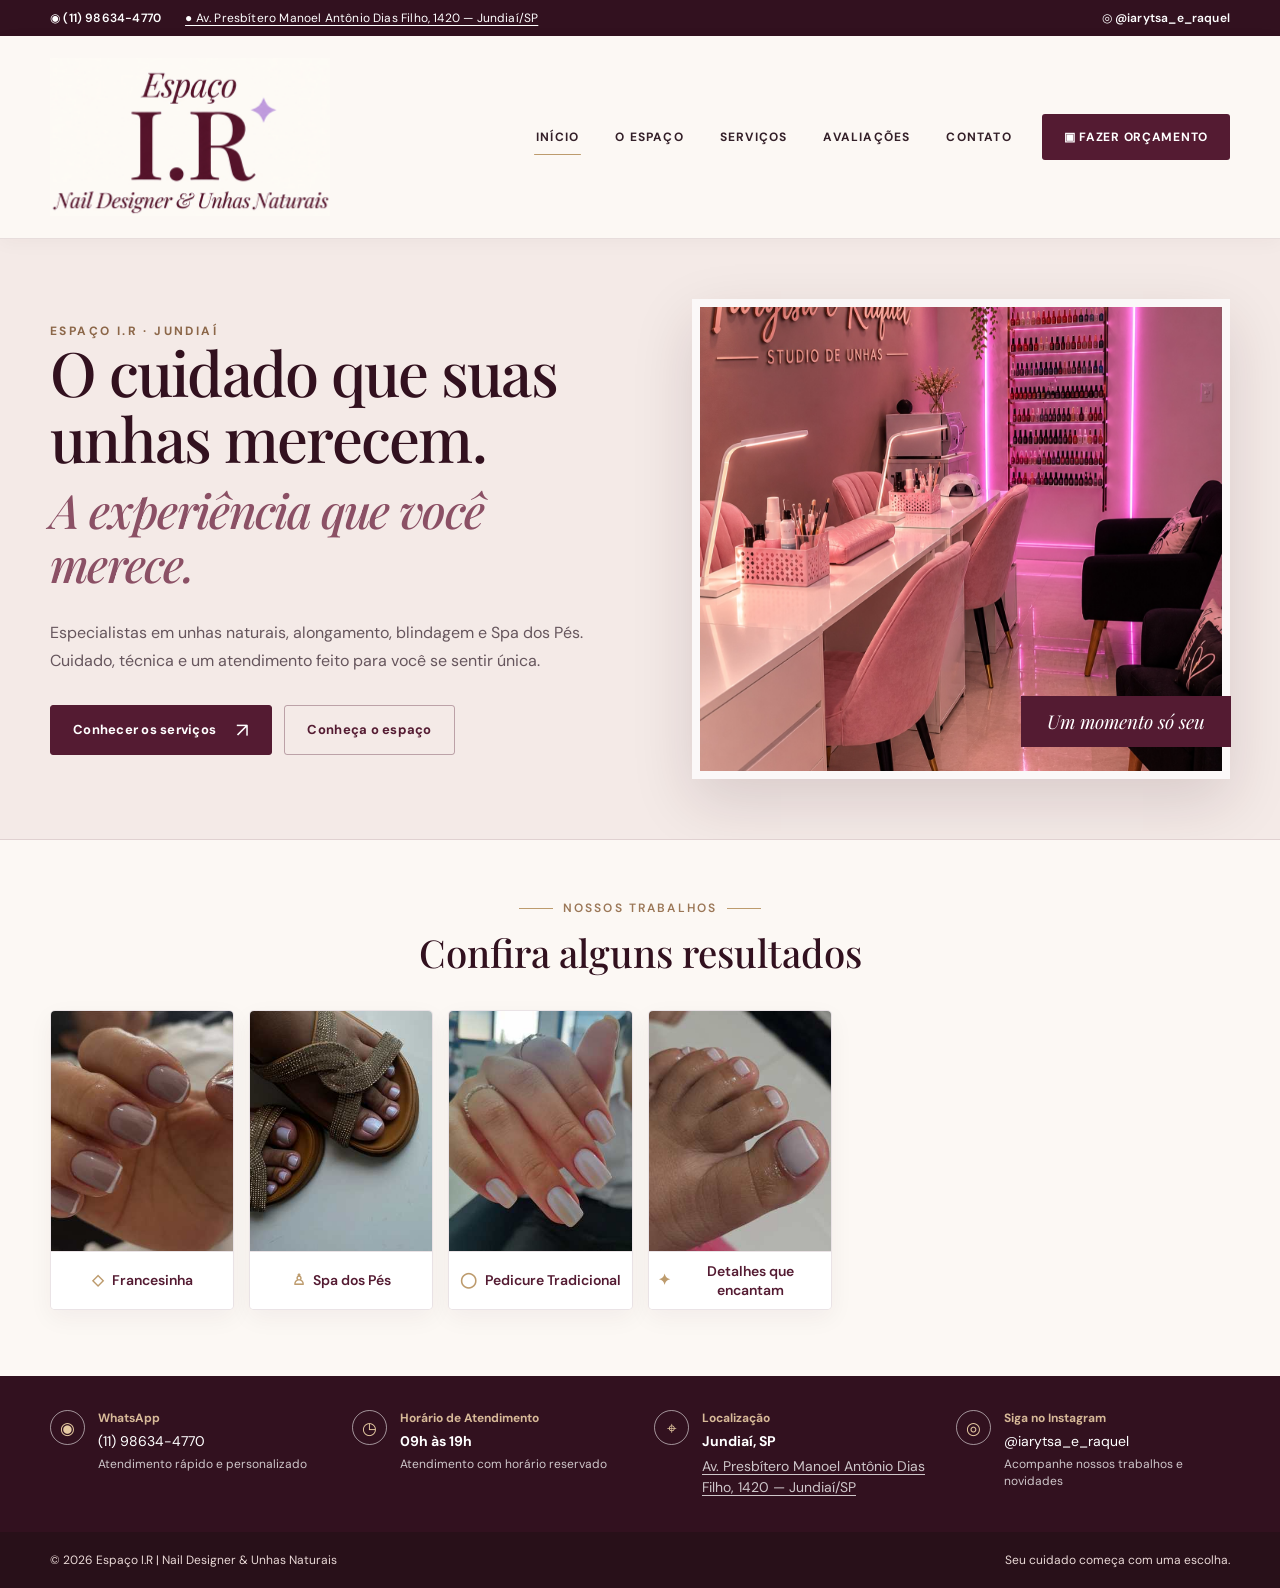
==== index.html @ 12268050 "Adiciona avaliações por estrelas após atendimento, convite individual e acompanhamento no ADM" ====
<!doctype html>
<html lang="pt-BR">
<head>
  <meta charset="utf-8">
  <meta name="viewport" content="width=device-width,initial-scale=1">
  <meta name="theme-color" content="#641337">
  <meta name="description" content="Espaço I.R | Nail Designer & Unhas Naturais em Jundiaí. Trabalhos, serviços, localização e orçamento.">
  <title>Espaço I.R | Nail Designer & Unhas Naturais</title>
  <link rel="preconnect" href="https://fonts.googleapis.com">
  <link rel="preconnect" href="https://fonts.gstatic.com" crossorigin>
  <link href="https://fonts.googleapis.com/css2?family=DM+Sans:wght@400;500;600;700&family=Playfair+Display:ital,wght@0,500;0,600;1,500&display=swap" rel="stylesheet">
  <link rel="stylesheet" href="site.css">
  <style>
    :root{--wine:#641337;--wine-deep:#3e0b23;--lilac:#b99ad5;--lilac-soft:#f2eafa;--ink:#301824;--muted:#715f68;--cream:#fffdfd}
    *{box-sizing:border-box}html{scroll-behavior:smooth}body{margin:0;background:#fffdfd;color:var(--ink);font-family:"DM Sans",sans-serif}.shell{width:min(1180px,92%);margin:auto}
    .topbar{background:linear-gradient(90deg,#5b1032,#781c43);color:#fff;font-size:12px}.topbar__inner{min-height:42px;display:flex;align-items:center;justify-content:space-between;gap:18px}.topbar__group{display:flex;align-items:center;gap:24px;flex-wrap:wrap}.topbar a{color:#fff;text-decoration:none}.topbar span{opacity:.94}.topbar b{font-weight:600}
    .site-header{position:sticky;top:0;z-index:40;background:rgba(255,255,255,.96);backdrop-filter:blur(18px);border-bottom:1px solid rgba(100,19,55,.07)}.site-header__inner{min-height:112px;display:flex;align-items:center;gap:28px}.brand{display:flex;align-items:center;text-decoration:none;color:var(--wine);min-width:250px}.brand-logo{line-height:.9}.brand-logo__script{display:block;font-family:"Playfair Display",serif;font-style:italic;font-size:28px}.brand-logo__main{display:block;margin-left:76px;margin-top:-19px;font-family:"Playfair Display",serif;font-size:54px;letter-spacing:.02em}.brand-logo__sub{display:block;margin-top:8px;color:#b390a4;font-family:"Playfair Display",serif;font-style:italic;font-size:16px}.brand-logo__spark{display:inline-block;margin-left:6px;color:var(--lilac);font-size:20px}
    .main-nav{display:flex;align-items:center;justify-content:center;gap:30px;margin-left:auto}.main-nav button{position:relative;border:0;background:none;color:#3d1a2a;cursor:pointer;padding:13px 2px;font:700 12px/1 "DM Sans",sans-serif;text-transform:uppercase}.main-nav button::after{position:absolute;right:0;bottom:4px;left:0;height:2px;border-radius:10px;background:var(--wine);content:"";transform:scaleX(0);transition:.18s}.main-nav button:hover::after,.main-nav button[aria-selected="true"]::after{transform:scaleX(1)}.budget-top{display:inline-flex;min-height:48px;align-items:center;gap:9px;border:0;border-radius:999px;padding:0 22px;background:linear-gradient(135deg,#b698cf,#c4a6da);color:#fff;box-shadow:0 9px 24px rgba(96,55,121,.2);cursor:pointer;font:700 12px/1 "DM Sans",sans-serif;text-transform:uppercase}
    .page-panel{display:none}.page-panel.is-active{display:block;animation:fadeIn .22s ease}@keyframes fadeIn{from{opacity:.45;transform:translateY(4px)}to{opacity:1;transform:none}}
    .hero-model{position:relative;overflow:hidden;background:radial-gradient(circle at 18% 42%,rgba(190,158,214,.18),transparent 24%),radial-gradient(circle at 82% 28%,rgba(255,255,255,.88),transparent 23%),linear-gradient(135deg,#f2eafb,#fbf7ff 48%,#eee1f8);border-bottom:1px solid rgba(100,19,55,.04)}.hero-model::before,.hero-model::after{position:absolute;border:1px solid rgba(151,112,176,.14);border-radius:50%;content:""}.hero-model::before{width:280px;height:280px;left:-110px;top:-80px}.hero-model::after{width:360px;height:360px;right:-120px;bottom:-160px}.hero-model__inner{position:relative;z-index:1;padding:48px 0 54px;text-align:center}.hero-model h1{margin:0;color:#4e1831;font-family:"Playfair Display",serif;font-size:clamp(38px,5vw,64px);font-weight:500;line-height:.98}.hero-model h1 em{display:block;margin-top:4px;color:#5f1237;font-size:.92em;font-weight:500}.hero-model__spark{display:inline-block;margin-left:10px;color:#a982c7;font-size:.8em}.hero-model p{max-width:760px;margin:24px auto 0;color:#3e2b35;font-size:15px;line-height:1.55}
    .works{padding:16px 0 14px;background:#fff}.works-title{text-align:center;margin-bottom:20px}.works-title small{display:flex;align-items:center;justify-content:center;gap:10px;color:#6c2947;font-weight:600;text-transform:uppercase}.works-title small::before,.works-title small::after{width:34px;height:1px;background:#b38ca1;content:""}.works-title h2{margin:5px 0 0;color:#4c1730;font-family:"Playfair Display",serif;font-size:34px;font-weight:500}
    .work-grid{display:grid;grid-template-columns:repeat(6,minmax(0,1fr));gap:8px}.work-card{overflow:hidden;border:1px solid rgba(100,19,55,.08);border-radius:18px;background:#f7f0f6;box-shadow:0 7px 22px rgba(63,21,42,.07)}.work-card__media{height:278px;overflow:hidden;background:#eee}.work-card img{width:100%;height:100%;display:block;object-fit:cover;object-position:center;transition:transform .35s ease,filter .35s ease}.work-card:hover img{transform:scale(1.035)}.work-card__caption{min-height:54px;display:flex;align-items:center;justify-content:center;gap:8px;padding:10px 9px;background:linear-gradient(135deg,#5b1132,#751941);color:#fff;text-align:center;font-family:"Playfair Display",serif;font-size:13px}.work-card__caption span{font-size:15px}
    .contact-band{margin-top:18px;background:linear-gradient(90deg,#5c1032,#74163e);color:#fff}.contact-band__grid{display:grid;grid-template-columns:repeat(4,1fr);gap:26px;padding:28px 0}.contact-item{display:flex;gap:13px;align-items:flex-start}.contact-icon{display:grid;width:35px;height:35px;place-items:center;flex:0 0 auto;border:2px solid rgba(255,255,255,.9);border-radius:50%;font-size:17px}.contact-item small{display:block;margin-bottom:5px;font-size:12px;font-weight:700}.contact-item strong,.contact-item a{display:block;color:#fff;text-decoration:none;font-size:13px;line-height:1.5}.contact-item p{margin:4px 0 0;color:rgba(255,255,255,.76);font-size:11px;line-height:1.45}
    .mini-footer{background:linear-gradient(90deg,#c4a4d6,#d3bce2);color:#fff}.mini-footer__inner{min-height:48px;display:flex;align-items:center;justify-content:space-between;gap:20px;font-size:11px}
    .panel-shell{padding:48px 0 90px}.panel-heading{text-align:center;margin-bottom:30px}.panel-heading .section-kicker{color:#8b5ca8;text-transform:uppercase;font-weight:700}.panel-heading h1{margin:6px 0 10px;color:var(--wine);font-family:"Playfair Display",serif;font-size:clamp(34px,5vw,50px);font-weight:500}.panel-heading p{max-width:700px;margin:0 auto;color:var(--muted);line-height:1.7}.space-grid{display:grid;grid-template-columns:repeat(3,1fr);gap:16px}.space-card{border:1px solid rgba(100,19,55,.09);border-radius:24px;padding:25px;background:#fff;box-shadow:0 12px 35px rgba(71,24,48,.05)}.space-card span{display:grid;width:42px;height:42px;place-items:center;margin-bottom:14px;border-radius:50%;background:var(--lilac-soft);color:var(--wine);font-weight:800}.space-card strong{display:block;margin-bottom:8px;color:var(--wine)}.space-card p{margin:0;color:var(--muted);font-size:12px;line-height:1.6}
    .space-gallery{max-width:850px;margin:0 auto 26px}.space-photo{margin:0;overflow:hidden;border:1px solid rgba(100,19,55,.09);border-radius:24px;background:#fff;box-shadow:0 12px 35px rgba(71,24,48,.07)}.space-photo img{display:block;width:100%;height:430px;object-fit:cover;object-position:center 34%}.space-photo figcaption{padding:15px 19px;color:var(--wine);font-size:14px;font-weight:700}
    .services-section{border:1px solid rgba(100,19,55,.08);border-radius:28px;padding:30px;background:#fff;box-shadow:0 18px 50px rgba(72,22,46,.05)}.category-filter{display:flex;gap:8px;overflow:auto;padding-bottom:9px;margin-bottom:14px}.services-status{margin:8px 0 15px;font-weight:600}.estimate-note{margin-top:20px}.contact-grid{display:grid;grid-template-columns:1.35fr .8fr .8fr;gap:16px}.contact-cta{margin-top:20px;border-radius:25px;padding:26px;background:linear-gradient(135deg,var(--wine),#7b2147);color:#fff}.contact-cta h3{margin:0 0 8px;font-family:"Playfair Display",serif;font-size:26px}.contact-cta p{color:rgba(255,255,255,.8)}.contact-cta a{display:inline-flex;min-height:44px;align-items:center;border-radius:999px;padding:0 17px;background:#fff;color:var(--wine);font-size:12px;font-weight:800;text-decoration:none}.quote-bar{display:none}body[data-current-page="servicos"] .quote-bar{display:block}
    @media(max-width:1050px){.main-nav{gap:16px}.work-grid{grid-template-columns:repeat(3,1fr)}.work-card__media{height:300px}.contact-band__grid{grid-template-columns:1fr 1fr}.brand{min-width:220px}}
    @media(max-width:780px){.topbar__inner{padding:8px 0;align-items:flex-start}.topbar__group{gap:9px}.site-header__inner{min-height:auto;flex-wrap:wrap;padding:14px 0}.brand{min-width:0}.brand-logo__script{font-size:23px}.brand-logo__main{font-size:44px;margin-left:61px}.brand-logo__sub{font-size:13px}.main-nav{order:3;width:100%;justify-content:flex-start;overflow-x:auto;gap:18px}.main-nav button{flex:0 0 auto}.budget-top{margin-left:auto}.work-grid{grid-template-columns:repeat(2,1fr)}.work-card__media{height:260px}.contact-band__grid,.contact-grid,.space-grid{grid-template-columns:1fr}.mini-footer__inner{padding:13px 0;display:block;text-align:center}.mini-footer__inner span{display:block;margin:4px 0}}
    @media(max-width:780px){.space-photo img{height:340px}}
    @media(max-width:480px){.topbar{font-size:10px}.topbar__group:last-child{display:none}.site-header__inner{gap:10px}.brand-logo__script{font-size:20px}.brand-logo__main{font-size:38px;margin-left:54px}.brand-logo__sub{font-size:11px}.budget-top{min-height:42px;padding:0 14px;font-size:10px}.hero-model__inner{padding:36px 0 40px}.hero-model p{font-size:13px}.works-title h2{font-size:28px}.work-grid{grid-template-columns:1fr 1fr;gap:7px}.work-card{border-radius:14px}.work-card__media{height:205px}.work-card__caption{min-height:48px;font-size:11px;padding:8px 6px}.contact-band__grid{padding:22px 0;gap:18px}.panel-shell{padding-top:32px}.services-section{padding:22px 15px}}
    a[data-map-address]{color:inherit;text-decoration:underline;text-underline-offset:3px}a[data-map-address]:focus-visible{outline:2px solid currentColor;outline-offset:4px}
  </style>
  <link rel="stylesheet" href="logo-v2.css?v=1">
  <link rel="stylesheet" href="premium.css">
  <link rel="stylesheet" href="reviews.css?v=1">
</head>
<body data-current-page="inicio">
  <div class="topbar"><div class="shell topbar__inner"><div class="topbar__group"><a href="https://wa.me/5511986344770" target="_blank" rel="noopener">◉ <b>(11) 98634-4770</b></a><a data-map-address data-map-prefix="● " href="https://www.google.com/maps/search/?api=1&amp;query=Av.%20Presb%C3%ADtero%20Manoel%20Ant%C3%B4nio%20Dias%20Filho%2C%20N%C2%B0%201420%20-%20Parque%20Res.%20Jundia%C3%AD%2C%20Jundia%C3%AD%20-%20SP%2C%2013212-461" target="_blank" rel="noopener noreferrer" title="Abrir endereço no Google Maps">● Av. Presbítero Manoel Antônio Dias Filho, 1420 — Jundiaí/SP</a></div><div class="topbar__group"><a id="topInstagram" href="https://www.instagram.com/iarytsa_e_raquel" target="_blank" rel="noopener">◎ <b>@iarytsa_e_raquel</b></a></div></div></div>
  <header class="site-header"><div class="shell site-header__inner">
    <a class="brand" href="#inicio" data-page-link="inicio" aria-label="Espaço I.R"><span class="brand-logo brand-logo--image"><img class="brand-logo__image" src="assets/brand/espaco-ir-logo-v2.png" width="1688" height="932" alt="Espaço I.R — Nail Designer &amp; Unhas Naturais" fetchpriority="high" decoding="async"><strong id="brandName" hidden>Espaço I.R</strong><strong id="footerName" hidden>Espaço I.R</strong></span></a>
    <nav class="main-nav" role="tablist" aria-label="Menu principal"><button type="button" data-page="inicio" aria-selected="true">Início</button><button type="button" data-page="espaco" aria-selected="false">O Espaço</button><button type="button" data-page="servicos" aria-selected="false">Serviços</button><button type="button" data-page="avaliacoes" aria-selected="false">Avaliações</button><button type="button" data-page="contato" aria-selected="false">Contato</button></nav>
    <button class="budget-top" type="button" data-open-page="servicos">▣ Fazer orçamento</button>
    <a id="instagramLink" href="https://www.instagram.com/iarytsa_e_raquel" target="_blank" rel="noopener" hidden><span id="instagram">@iarytsa_e_raquel</span></a>
  </div></header>
  <main>
    <section class="page-panel is-active" data-panel="inicio" id="page-inicio">
      <section class="hero-model"><div class="shell hero-model__inner"><div class="hero-model__copy"><span class="hero-model__eyebrow">Espaço I.R · Jundiaí</span><h1>O cuidado que suas unhas merecem. <em>A experiência que você merece.</em></h1><p id="tagline">Especialistas em unhas naturais, alongamento, blindagem e Spa dos Pés.<br>Cuidado, técnica e um atendimento feito para você se sentir única.</p><div class="hero-model__actions"><button type="button" class="hero-model__primary" data-open-page="servicos">Conhecer os serviços <span aria-hidden="true">↗</span></button><button type="button" class="hero-model__secondary" data-open-page="espaco">Conheça o espaço</button></div><span id="city" hidden>Jundiaí, SP</span></div><div class="hero-model__visual"><img src="assets/espaco/interior.jpg" alt="Ambiente interno do Espaço I.R" loading="eager"><span class="hero-model__visual-label">Um momento só seu</span></div></div></section>
      <section class="works"><div class="shell"><div class="works-title"><small>Nossos trabalhos</small><h2>Confira alguns resultados</h2></div><div class="work-grid">
        <article class="work-card"><div class="work-card__media"><img src="assets/trabalhos/unhas-naturais-01.jpg" alt="Unhas naturais claras" loading="eager"></div><div class="work-card__caption"><span>♢</span>Unhas Naturais</div></article>
        <article class="work-card"><div class="work-card__media"><img src="assets/trabalhos/unhas-naturais-02.jpg" alt="Francesinha delicada" loading="lazy"></div><div class="work-card__caption"><span>◇</span>Francesinha</div></article>
        <article class="work-card"><div class="work-card__media"><img src="assets/trabalhos/unhas-naturais-03.jpg" alt="Esmaltação vinho" loading="lazy"></div><div class="work-card__caption"><span>✦</span>Esmaltação em Gel</div></article>
        <article class="work-card"><div class="work-card__media"><img src="assets/trabalhos/pedicure-01.jpg" alt="Pedicure clara" loading="lazy"></div><div class="work-card__caption"><span>♙</span>Spa dos Pés</div></article>
        <article class="work-card"><div class="work-card__media"><img src="assets/trabalhos/pedicure-02.jpg" alt="Pedicure tradicional" loading="lazy"></div><div class="work-card__caption"><span>◯</span>Pedicure Tradicional</div></article>
        <article class="work-card"><div class="work-card__media"><img src="assets/trabalhos/pedicure-03.jpg" alt="Pedicure com sandália" loading="lazy"></div><div class="work-card__caption"><span>✦</span>Detalhes que encantam</div></article>
      </div></div></section>
      <section class="contact-band"><div class="shell contact-band__grid"><div class="contact-item"><span class="contact-icon">◉</span><div><small>WhatsApp</small><a href="https://wa.me/5511986344770" target="_blank" rel="noopener">(11) 98634-4770</a><p>Atendimento rápido e personalizado</p></div></div><div class="contact-item"><span class="contact-icon">◷</span><div><small>Horário de Atendimento</small><strong id="hours">09h às 19h</strong><p>Atendimento com horário reservado</p></div></div><div class="contact-item"><span class="contact-icon">⌖</span><div><small>Localização</small><strong id="addressTitle">Jundiaí, SP</strong><p><a id="address" data-map-address href="https://www.google.com/maps/search/?api=1&amp;query=Av.%20Presb%C3%ADtero%20Manoel%20Ant%C3%B4nio%20Dias%20Filho%2C%20N%C2%B0%201420%20-%20Parque%20Res.%20Jundia%C3%AD%2C%20Jundia%C3%AD%20-%20SP%2C%2013212-461" target="_blank" rel="noopener noreferrer" title="Abrir endereço no Google Maps">Av. Presbítero Manoel Antônio Dias Filho, 1420 — Jundiaí/SP</a></p></div></div><div class="contact-item"><span class="contact-icon">◎</span><div><small>Siga no Instagram</small><a href="https://www.instagram.com/iarytsa_e_raquel" target="_blank" rel="noopener">@iarytsa_e_raquel</a><p>Acompanhe nossos trabalhos e novidades</p></div></div></div></section>
      <div class="mini-footer"><div class="shell mini-footer__inner"><span>© 2026 Espaço I.R | Nail Designer &amp; Unhas Naturais</span><span>Seu cuidado começa com uma escolha.</span></div></div>
    </section>
    <section class="page-panel" data-panel="espaco" id="page-espaco"><div class="panel-shell shell"><div class="panel-heading"><p class="section-kicker">O Espaço</p><h1>Um ambiente pensado para cuidar de você</h1><p>No Espaço I.R, cada atendimento é realizado com atenção aos detalhes, conforto e técnicas voltadas à valorização das unhas naturais.</p></div><div class="space-gallery" aria-label="Foto do Espaço I.R"><figure class="space-photo"><img src="assets/espaco/interior.jpg" alt="Interior do Espaço I.R com mesas de atendimento, poltronas e esmaltes" loading="lazy"><figcaption>Conheça nosso ambiente</figcaption></figure></div><div class="space-grid"><article class="space-card"><span>01</span><strong>Especialistas em unhas naturais</strong><p>Cuidado técnico para proteção, beleza e valorização das unhas naturais.</p></article><article class="space-card"><span>02</span><strong>Atendimento personalizado</strong><p>Cada cliente recebe atenção individual para escolher o cuidado mais adequado.</p></article><article class="space-card"><span>03</span><strong>Ambiente acolhedor</strong><p>Organização, conforto e delicadeza para tornar o atendimento uma experiência especial.</p></article></div></div></section>
    <section class="page-panel" data-panel="servicos" id="page-servicos"><div class="panel-shell shell"><div class="panel-heading"><p class="section-kicker">Serviços</p><h1>Escolha o cuidado ideal para você</h1><p>Selecione um ou mais serviços e monte seu orçamento.</p></div><section class="services-section" id="servicos"><nav class="category-filter" id="tabs" aria-label="Categorias de serviços"></nav><div class="services-status" id="servicesStatus" role="status" aria-live="polite">Carregando serviços disponíveis…</div><div class="services-grid" id="services" aria-busy="true"><div class="service-skeleton"></div><div class="service-skeleton"></div><div class="service-skeleton"></div></div><aside class="estimate-note"><span class="estimate-note__icon">i</span><p><strong>Sobre o valor exibido</strong>Esta é uma estimativa. Detalhes, disponibilidade e valor final são confirmados no atendimento.</p></aside></section></div></section>
    <section class="page-panel" data-panel="contato" id="page-contato"><div class="panel-shell shell"><div class="panel-heading"><p class="section-kicker">Contato</p><h1>Fale com o Espaço I.R</h1><p>Confira endereço, horário e os canais para entrar em contato.</p></div><div class="contact-grid"><article class="info-card info-card--wide"><span class="info-card__icon">⌖</span><div><small>Endereço</small><strong>Jundiaí, SP</strong><p><a data-map-address href="https://www.google.com/maps/search/?api=1&amp;query=Av.%20Presb%C3%ADtero%20Manoel%20Ant%C3%B4nio%20Dias%20Filho%2C%20N%C2%B0%201420%20-%20Parque%20Res.%20Jundia%C3%AD%2C%20Jundia%C3%AD%20-%20SP%2C%2013212-461" target="_blank" rel="noopener noreferrer" title="Abrir endereço no Google Maps">Av. Presbítero Manoel Antônio Dias Filho, N° 1420 - Parque Res. Jundiaí, Jundiaí - SP, 13212-461</a></p></div></article><article class="info-card"><span class="info-card__icon">◷</span><div><small>Horário</small><strong id="hoursTitle">Atendimento</strong><p>09h às 19h</p></div></article><article class="info-card"><span class="info-card__icon">◎</span><div><small>Instagram</small><strong>@iarytsa_e_raquel</strong><p>Acompanhe nossos trabalhos</p></div></article></div><div class="contact-cta"><h3>Quer agendar ou tirar uma dúvida?</h3><p>Fale conosco diretamente pelo WhatsApp.</p><a href="https://wa.me/5511986344770" target="_blank" rel="noopener">WhatsApp: (11) 98634-4770</a></div></div></section>
    <section class="page-panel" data-panel="avaliacoes" id="page-avaliacoes"><div class="panel-shell shell"><div class="panel-heading"><p class="section-kicker">Avaliações</p><h1>Sua experiência importa</h1><p>Conte como foi seu atendimento no Espaço I.R.</p></div><section id="reviewClient" class="review-client-card" aria-label="Avaliar atendimento"></section></div></section>
  </main>
  <div class="quote-bar" aria-label="Resumo do orçamento"><div class="quote-bar__inner shell"><div class="quote-summary" aria-live="polite"><span id="count">Nenhum serviço selecionado</span><strong id="total">Escolha seus serviços</strong></div><button class="clear-button" id="clearButton" type="button" hidden>Limpar</button><a class="whatsapp-button" id="ctaButton" href="https://wa.me/5511986344770" target="_blank" rel="noopener"><span class="whatsapp-button__icon">◔</span><span id="ctaLabel">Falar no WhatsApp</span><span>→</span></a></div></div>
  <div id="serviceMenu" hidden></div>
  <script>(function(){const buttons=[...document.querySelectorAll('[data-page]')],panels=[...document.querySelectorAll('[data-panel]')];function openPage(name,hash=true){panels.forEach(p=>p.classList.toggle('is-active',p.dataset.panel===name));buttons.forEach(b=>b.setAttribute('aria-selected',String(b.dataset.page===name)));document.body.dataset.currentPage=name;if(hash)history.replaceState(null,'','#'+name);window.scrollTo({top:0,behavior:'smooth'});}buttons.forEach(b=>b.addEventListener('click',()=>openPage(b.dataset.page)));document.querySelectorAll('[data-open-page]').forEach(b=>b.addEventListener('click',()=>openPage(b.dataset.openPage)));document.querySelectorAll('[data-page-link]').forEach(a=>a.addEventListener('click',e=>{e.preventDefault();openPage('inicio')}));const initial=location.hash.slice(1).split('?')[0];if(['inicio','espaco','servicos','contato','avaliacoes'].includes(initial))openPage(initial,false);window.IR_NAV={openPage};})();</script>
  <noscript><p class="noscript-message">Ative o JavaScript para visualizar os serviços e montar seu orçamento.</p></noscript><script src="supabase-config.js"></script><script src="professionals.js?v=2"></script><script src="site.js?v=address-links-1"></script><script src="customer-contact.js?v=1"></script><script src="quote-register.js?v=5"></script>
  <script src="reviews-common.js?v=1"></script><script src="reviews-client.js?v=1"></script>
</body>
</html>
---- site.css ----
:root {
  color-scheme: light;
  --paper: #fbf8ff;
  --lilac-50: #f8f3ff;
  --lilac-100: #eee2ff;
  --lilac-300: #ceb2ee;
  --surface: #ffffff;
  --surface-soft: #fff5f7;
  --rose-50: #fff0f4;
  --rose-100: #ffe0e9;
  --rose-300: #f09ab4;
  --rose-500: #d94d78;
  --rose-700: #9b2f57;
  --wine: #4b1630;
  --ink: #311420;
  --muted: #785c68;
  --line: rgba(75, 22, 48, 0.12);
  --line-strong: rgba(75, 22, 48, 0.2);
  --gold: #c89a4b;
  --success: #1e8d5b;
  --shadow-sm: 0 8px 28px rgba(75, 22, 48, 0.07);
  --shadow-md: 0 24px 70px rgba(75, 22, 48, 0.13);
  --radius-lg: 26px;
  --radius-md: 20px;
  --shell: 920px;
}

* {
  box-sizing: border-box;
}

html {
  scroll-behavior: smooth;
}

body {
  min-width: 320px;
  margin: 0;
  padding-bottom: 126px;
  overflow-x: hidden;
  background:
    radial-gradient(circle at 9% 4%, rgba(190, 153, 229, 0.22), transparent 29rem),
    radial-gradient(circle at 92% 55%, rgba(220, 199, 244, 0.2), transparent 32rem),
    linear-gradient(180deg, var(--lilac-50) 0%, var(--paper) 44%, #f6efff 100%);
  color: var(--ink);
  font-family: "DM Sans", system-ui, -apple-system, BlinkMacSystemFont, "Segoe UI", sans-serif;
  -webkit-font-smoothing: antialiased;
}

button,
a {
  -webkit-tap-highlight-color: transparent;
}

button,
input,
textarea,
select {
  font: inherit;
}

button,
a {
  outline: none;
}

button:focus-visible,
a:focus-visible {
  box-shadow: 0 0 0 4px rgba(217, 77, 120, 0.22);
}

.shell {
  width: min(calc(100% - 40px), var(--shell));
  margin-inline: auto;
}

.page-glow {
  position: fixed;
  z-index: -1;
  width: 320px;
  height: 320px;
  border-radius: 999px;
  filter: blur(10px);
  pointer-events: none;
}

.page-glow--top {
  top: 80px;
  right: -220px;
  background: rgba(206, 178, 238, 0.46);
}

.page-glow--bottom {
  bottom: 130px;
  left: -230px;
  background: rgba(190, 153, 229, 0.23);
}

.site-header {
  padding: 22px 0;
}

.site-header__inner {
  display: flex;
  align-items: center;
  justify-content: space-between;
  gap: 20px;
}

.brand {
  display: inline-flex;
  align-items: center;
  gap: 11px;
}

.brand__mark {
  position: relative;
  display: grid;
  width: 50px;
  height: 50px;
  place-items: center;
  flex: 0 0 auto;
  border: 1px solid transparent;
  border-radius: 50%;
  background:
    linear-gradient(145deg, rgba(255, 255, 255, 0.98), rgba(244, 236, 255, 0.94)) padding-box,
    linear-gradient(135deg, #f2cf87 0%, #b58bd4 48%, #d3a74f 100%) border-box;
  box-shadow:
    0 8px 24px rgba(87, 48, 116, 0.14),
    inset 0 0 18px rgba(255, 255, 255, 0.75);
}

.brand__mark::after {
  position: absolute;
  inset: 4px;
  border: 1px solid rgba(200, 154, 75, 0.2);
  border-radius: inherit;
  content: "";
}

.brand__monogram {
  position: relative;
  z-index: 1;
  display: flex;
  align-items: baseline;
  justify-content: center;
  font-family: "Playfair Display", serif;
  font-weight: 600;
  line-height: 1;
}

.brand__initial {
  color: var(--wine);
  font-size: 19px;
  letter-spacing: -0.08em;
  text-shadow: 0 2px 10px rgba(75, 22, 48, 0.12);
}

.brand__ampersand {
  margin-inline: 2px 3px;
  color: var(--gold);
  font-family: "DM Sans", sans-serif;
  font-size: 8px;
  font-style: italic;
  font-weight: 700;
  letter-spacing: 0;
  transform: translateY(-2px);
}

.brand__copy {
  display: grid;
  gap: 1px;
}

.brand__copy strong {
  color: var(--wine);
  font-family: "Playfair Display", serif;
  font-size: 18px;
  line-height: 1.15;
}

.brand__copy small {
  color: var(--muted);
  font-size: 10px;
  font-weight: 700;
  letter-spacing: 0.12em;
  text-transform: uppercase;
}

.brand__copy .brand__slogan {
  width: fit-content;
  background: linear-gradient(90deg, var(--rose-700) 0%, var(--gold) 48%, var(--rose-700) 100%);
  background-size: 180% auto;
  color: var(--gold);
  font-size: 9px;
  letter-spacing: 0.15em;
  text-shadow: 0 2px 14px rgba(200, 154, 75, 0.28);
  -webkit-background-clip: text;
  background-clip: text;
  -webkit-text-fill-color: transparent;
}

.instagram-link {
  display: inline-flex;
  align-items: center;
  gap: 7px;
  border: 1px solid var(--line);
  border-radius: 999px;
  padding: 9px 13px;
  background: rgba(255, 255, 255, 0.7);
  color: var(--rose-700);
  font-size: 12px;
  font-weight: 700;
  text-decoration: none;
  transition: border-color 180ms ease, transform 180ms ease, background 180ms ease;
}

.instagram-link:hover {
  transform: translateY(-1px);
  border-color: var(--rose-300);
  background: var(--surface);
}

.hero {
  padding: 16px 0 38px;
}

.hero__card {
  position: relative;
  display: grid;
  min-height: 354px;
  align-items: center;
  overflow: hidden;
  border: 1px solid rgba(255, 255, 255, 0.84);
  border-radius: 36px;
  padding: 54px 56px;
  background:
    radial-gradient(circle at 82% 15%, rgba(255, 255, 255, 0.72), transparent 16rem),
    linear-gradient(135deg, #fff1f5 0%, #ffe1e9 54%, #f8c6d5 100%);
  box-shadow: var(--shadow-md);
}

.hero__card::before,
.hero__card::after {
  position: absolute;
  border: 1px solid rgba(155, 47, 87, 0.12);
  border-radius: 50%;
  content: "";
}

.hero__card::before {
  top: -150px;
  right: -68px;
  width: 360px;
  height: 360px;
}

.hero__card::after {
  right: -104px;
  bottom: -228px;
  width: 480px;
  height: 480px;
}

.hero__content {
  position: relative;
  z-index: 1;
  max-width: 590px;
}

.eyebrow,
.section-kicker {
  margin: 0 0 12px;
  color: var(--rose-700);
  font-size: 11px;
  font-weight: 700;
  letter-spacing: 0.16em;
  text-transform: uppercase;
}

.eyebrow span:first-child {
  margin-right: 7px;
  color: var(--gold);
}

.hero h1 {
  max-width: 610px;
  margin: 0;
  color: var(--wine);
  font-family: "Playfair Display", serif;
  font-size: clamp(40px, 7vw, 66px);
  font-weight: 600;
  letter-spacing: -0.045em;
  line-height: 0.98;
}

.hero h1 em {
  color: var(--rose-500);
  font-weight: 600;
}

.hero__text {
  max-width: 540px;
  margin: 22px 0 0;
  color: #6f4354;
  font-size: 15px;
  line-height: 1.65;
}

.hero__benefits {
  display: flex;
  flex-wrap: wrap;
  gap: 9px;
  margin-top: 27px;
}

.hero__benefits span {
  display: inline-flex;
  align-items: center;
  gap: 7px;
  border: 1px solid rgba(155, 47, 87, 0.12);
  border-radius: 999px;
  padding: 7px 12px 7px 8px;
  background: rgba(255, 255, 255, 0.58);
  color: var(--wine);
  font-size: 11px;
  font-weight: 700;
}

.hero__benefits b {
  display: grid;
  width: 20px;
  height: 20px;
  place-items: center;
  border-radius: 50%;
  background: var(--rose-500);
  color: white;
  font-size: 10px;
}

.hero__seal {
  position: absolute;
  z-index: 1;
  top: 45px;
  right: 55px;
  display: grid;
  width: 116px;
  height: 116px;
  place-content: center;
  border: 1px solid rgba(155, 47, 87, 0.22);
  border-radius: 50%;
  color: var(--rose-700);
  text-align: center;
  transform: rotate(7deg);
}

.hero__seal::after {
  position: absolute;
  inset: 6px;
  border: 1px dashed rgba(155, 47, 87, 0.22);
  border-radius: inherit;
  content: "";
}

.hero__seal span {
  font-size: 9px;
  font-weight: 700;
  letter-spacing: 0.15em;
  text-transform: uppercase;
}

.hero__seal strong {
  font-family: "Playfair Display", serif;
  font-size: 24px;
  font-style: italic;
}

.hero__seal i {
  color: var(--gold);
  font-size: 10px;
}

.services-section,
.visit {
  padding: 42px 0;
}

.section-heading {
  display: flex;
  align-items: end;
  justify-content: space-between;
  gap: 32px;
  margin-bottom: 24px;
}

.section-heading h2 {
  margin: 0;
  color: var(--wine);
  font-family: "Playfair Display", serif;
  font-size: clamp(27px, 4vw, 36px);
  line-height: 1.1;
}

.section-heading > p {
  max-width: 260px;
  margin: 0 0 3px;
  color: var(--muted);
  font-size: 13px;
  line-height: 1.5;
  text-align: right;
}

.section-heading--compact {
  margin-bottom: 20px;
}

.category-filter {
  display: flex;
  gap: 9px;
  overflow-x: auto;
  margin: 0 -3px;
  padding: 3px 3px 8px;
  scrollbar-width: none;
}

.category-filter::-webkit-scrollbar {
  display: none;
}

.category-button {
  flex: 0 0 auto;
  border: 1px solid var(--line);
  border-radius: 999px;
  padding: 10px 16px;
  background: var(--surface);
  color: var(--muted);
  cursor: pointer;
  font-size: 12px;
  font-weight: 700;
  transition: color 160ms ease, border-color 160ms ease, background 160ms ease, transform 160ms ease;
}

.category-button:hover {
  transform: translateY(-1px);
  border-color: var(--rose-300);
  color: var(--rose-700);
}

.category-button[aria-pressed="true"] {
  border-color: var(--wine);
  background: var(--wine);
  color: white;
}

.services-status {
  min-height: 19px;
  margin: 7px 0 13px;
  color: var(--muted);
  font-size: 12px;
}

.services-grid {
  display: grid;
  grid-template-columns: repeat(2, minmax(0, 1fr));
  gap: 13px;
}

.service-card {
  position: relative;
  display: grid;
  min-height: 136px;
  grid-template-columns: 48px 1fr auto;
  grid-template-rows: auto 1fr;
  gap: 4px 13px;
  align-items: start;
  border: 1px solid var(--line);
  border-radius: var(--radius-md);
  padding: 17px;
  overflow: hidden;
  background: var(--surface);
  color: var(--ink);
  cursor: pointer;
  text-align: left;
  box-shadow: var(--shadow-sm);
  transition: border-color 180ms ease, box-shadow 180ms ease, transform 180ms ease;
}

.service-card:hover {
  transform: translateY(-2px);
  border-color: rgba(217, 77, 120, 0.38);
  box-shadow: 0 15px 35px rgba(75, 22, 48, 0.1);
}

.service-card[aria-pressed="true"] {
  border-color: var(--rose-500);
  background: linear-gradient(145deg, #fff 0%, #fff6f8 100%);
  box-shadow: 0 14px 40px rgba(217, 77, 120, 0.16);
}

.service-card__icon {
  display: grid;
  width: 48px;
  height: 48px;
  grid-row: 1 / 3;
  place-items: center;
  border-radius: 15px;
  background: var(--rose-50);
  color: var(--rose-700);
  font-family: "Playfair Display", serif;
  font-size: 21px;
}

.service-card__copy {
  min-width: 0;
}

.service-card__copy strong {
  display: block;
  color: var(--wine);
  font-size: 14px;
  line-height: 1.35;
}

.service-card__copy p {
  margin: 5px 0 0;
  color: var(--muted);
  font-size: 11px;
  line-height: 1.45;
}

.service-card__price {
  grid-column: 2;
  align-self: end;
  margin-top: 9px;
}

.service-card__price strong {
  display: block;
  color: var(--rose-700);
  font-size: 14px;
}

.service-card__price small {
  display: block;
  margin-top: 2px;
  color: var(--muted);
  font-size: 9px;
  font-weight: 600;
  text-transform: uppercase;
}

.service-card__check {
  display: grid;
  width: 24px;
  height: 24px;
  grid-column: 3;
  grid-row: 1;
  place-items: center;
  border: 1.5px solid var(--line-strong);
  border-radius: 50%;
  color: transparent;
  font-size: 12px;
  transition: background 160ms ease, border-color 160ms ease, color 160ms ease;
}

.service-card[aria-pressed="true"] .service-card__check {
  border-color: var(--rose-500);
  background: var(--rose-500);
  color: white;
}

.service-skeleton {
  height: 136px;
  border: 1px solid var(--line);
  border-radius: var(--radius-md);
  background: linear-gradient(100deg, #fff 25%, #fff4f6 40%, #fff 55%);
  background-size: 220% 100%;
  animation: shimmer 1.45s ease-in-out infinite;
}

.estimate-note {
  display: flex;
  align-items: flex-start;
  gap: 12px;
  margin-top: 18px;
  border: 1px solid rgba(200, 154, 75, 0.25);
  border-radius: 18px;
  padding: 14px 16px;
  background: #fffaf0;
}

.estimate-note__icon {
  display: grid;
  width: 24px;
  height: 24px;
  place-items: center;
  flex: 0 0 auto;
  border-radius: 50%;
  background: rgba(200, 154, 75, 0.15);
  color: #8c692c;
  font-family: "Playfair Display", serif;
  font-weight: 600;
}

.estimate-note p {
  margin: 0;
  color: #725c35;
  font-size: 11px;
  line-height: 1.55;
}

.estimate-note strong {
  display: block;
  margin-bottom: 2px;
  color: #634a1d;
  font-size: 12px;
}

.visit {
  padding-bottom: 50px;
}

.visit__grid {
  display: grid;
  grid-template-columns: 1.4fr 1fr 1fr;
  gap: 12px;
}

.info-card {
  display: flex;
  min-height: 140px;
  align-items: flex-start;
  gap: 13px;
  border: 1px solid var(--line);
  border-radius: var(--radius-md);
  padding: 18px;
  background: rgba(255, 255, 255, 0.78);
}

.info-card__icon {
  display: grid;
  width: 36px;
  height: 36px;
  place-items: center;
  flex: 0 0 auto;
  border-radius: 12px;
  background: var(--rose-50);
  color: var(--rose-700);
  font-size: 17px;
}

.info-card div {
  min-width: 0;
}

.info-card small {
  display: block;
  margin-bottom: 6px;
  color: var(--muted);
  font-size: 9px;
  font-weight: 700;
  letter-spacing: 0.12em;
  text-transform: uppercase;
}

.info-card strong {
  display: block;
  color: var(--wine);
  font-size: 13px;
  line-height: 1.35;
}

.info-card p {
  margin: 5px 0 0;
  color: var(--muted);
  font-size: 11px;
  line-height: 1.45;
}

.site-footer {
  display: flex;
  align-items: center;
  justify-content: space-between;
  gap: 24px;
  border-top: 1px solid var(--line);
  padding-block: 28px 42px;
}

.brand--footer .brand__mark {
  width: 40px;
  height: 40px;
}

.brand--footer .brand__initial {
  font-size: 15px;
}

.brand--footer .brand__ampersand {
  margin-inline: 1px 2px;
  font-size: 6px;
}

.brand--footer .brand__copy strong {
  font-size: 14px;
}

.site-footer > p {
  max-width: 280px;
  margin: 0;
  color: var(--muted);
  font-size: 10px;
  line-height: 1.5;
  text-align: right;
}

.quote-bar {
  position: fixed;
  z-index: 20;
  right: 0;
  bottom: 0;
  left: 0;
  border-top: 1px solid var(--line);
  padding: 13px 0 max(13px, env(safe-area-inset-bottom));
  background: rgba(248, 243, 255, 0.93);
  box-shadow: 0 -12px 40px rgba(75, 22, 48, 0.08);
  backdrop-filter: blur(18px);
  -webkit-backdrop-filter: blur(18px);
}

.quote-bar__inner {
  display: flex;
  align-items: center;
  gap: 13px;
}

.quote-summary {
  display: grid;
  min-width: 150px;
  flex: 1;
  gap: 2px;
}

.quote-summary span {
  color: var(--muted);
  font-size: 10px;
}

.quote-summary strong {
  color: var(--wine);
  font-family: "Playfair Display", serif;
  font-size: 18px;
  line-height: 1.2;
}

.clear-button {
  border: 0;
  padding: 8px 4px;
  background: transparent;
  color: var(--rose-700);
  cursor: pointer;
  font-size: 11px;
  font-weight: 700;
}

.whatsapp-button {
  display: inline-flex;
  min-height: 50px;
  align-items: center;
  justify-content: center;
  gap: 9px;
  border-radius: 999px;
  padding: 0 21px;
  background: linear-gradient(135deg, #25885c, #146b45);
  color: white;
  font-size: 12px;
  font-weight: 700;
  text-decoration: none;
  box-shadow: 0 12px 30px rgba(30, 141, 91, 0.22);
  transition: filter 180ms ease, transform 180ms ease;
}

.whatsapp-button:hover {
  transform: translateY(-1px);
  filter: brightness(1.04);
}

.whatsapp-button__icon {
  display: grid;
  width: 23px;
  height: 23px;
  place-items: center;
  border: 1px solid rgba(255, 255, 255, 0.48);
  border-radius: 50%;
}

.empty-state,
.error-state {
  grid-column: 1 / -1;
  border: 1px solid var(--line);
  border-radius: var(--radius-md);
  padding: 30px 22px;
  background: var(--surface);
  color: var(--muted);
  text-align: center;
}

.empty-state strong,
.error-state strong {
  display: block;
  margin-bottom: 6px;
  color: var(--wine);
  font-family: "Playfair Display", serif;
  font-size: 20px;
}

.empty-state p,
.error-state p {
  margin: 0;
  font-size: 12px;
  line-height: 1.55;
}

.retry-button {
  margin-top: 14px;
  border: 1px solid var(--rose-500);
  border-radius: 999px;
  padding: 9px 15px;
  background: transparent;
  color: var(--rose-700);
  cursor: pointer;
  font-size: 11px;
  font-weight: 700;
}

.noscript-message {
  position: fixed;
  z-index: 30;
  right: 16px;
  bottom: 16px;
  left: 16px;
  margin: 0;
  border: 1px solid #e1bf84;
  border-radius: 14px;
  padding: 14px;
  background: #fff8e9;
  color: #634a1d;
  font-size: 12px;
  text-align: center;
}

@keyframes shimmer {
  to {
    background-position-x: -120%;
  }
}

@media (max-width: 760px) {
  body {
    padding-bottom: 145px;
  }

  .shell {
    width: min(calc(100% - 30px), var(--shell));
  }

  .site-header {
    padding: 17px 0;
  }

  .instagram-link {
    max-width: 152px;
  }

  .instagram-link span:last-child {
    overflow: hidden;
    text-overflow: ellipsis;
    white-space: nowrap;
  }

  .hero {
    padding: 9px 0 27px;
  }

  .hero__card {
    min-height: 430px;
    align-items: end;
    border-radius: 29px;
    padding: 140px 25px 30px;
  }

  .hero__seal {
    top: 25px;
    right: 26px;
    width: 102px;
    height: 102px;
  }

  .hero h1 {
    max-width: 450px;
    font-size: clamp(39px, 12.3vw, 54px);
  }

  .hero__text {
    margin-top: 17px;
    font-size: 13px;
  }

  .hero__benefits {
    margin-top: 21px;
  }

  .services-section,
  .visit {
    padding: 32px 0;
  }

  .section-heading {
    display: block;
    margin-bottom: 20px;
  }

  .section-heading > p {
    margin-top: 10px;
    text-align: left;
  }

  .section-heading h2 {
    font-size: 29px;
  }

  .services-grid {
    grid-template-columns: 1fr;
  }

  .service-card,
  .service-skeleton {
    min-height: 130px;
  }

  .visit__grid {
    grid-template-columns: 1fr 1fr;
  }

  .info-card--wide {
    grid-column: 1 / -1;
  }

  .site-footer {
    display: grid;
  }

  .site-footer > p {
    text-align: left;
  }

  .quote-bar__inner {
    display: grid;
    grid-template-columns: 1fr auto;
    gap: 7px 12px;
  }

  .quote-summary {
    min-width: 0;
  }

  .clear-button {
    justify-self: end;
  }

  .whatsapp-button {
    grid-column: 1 / -1;
    width: 100%;
  }
}

@media (max-width: 430px) {
  .brand__mark {
    width: 44px;
    height: 44px;
  }

  .brand__initial {
    font-size: 17px;
  }

  .brand__ampersand {
    margin-inline: 1px 2px;
    font-size: 7px;
  }

  .brand__copy strong {
    font-size: 16px;
  }

  .brand__copy small {
    font-size: 9px;
  }

  .instagram-link {
    max-width: 130px;
    padding-inline: 11px;
  }

  .hero__benefits {
    gap: 6px;
  }

  .hero__benefits span {
    padding-right: 10px;
  }

  .service-card {
    grid-template-columns: 44px 1fr auto;
    padding: 15px;
  }

  .service-card__icon {
    width: 44px;
    height: 44px;
  }

  .visit__grid {
    grid-template-columns: 1fr;
  }

  .info-card--wide {
    grid-column: auto;
  }

  .info-card {
    min-height: 0;
  }
}

@media (prefers-reduced-motion: reduce) {
  *,
  *::before,
  *::after {
    scroll-behavior: auto !important;
    animation-duration: 0.01ms !important;
    animation-iteration-count: 1 !important;
    transition-duration: 0.01ms !important;
  }
}
---- logo-v2.css ----
.site-header{background:#fffaf4}
.site-header .brand{min-width:0;flex:0 0 auto}
.brand-logo--image{display:block;position:relative;width:280px;height:158px;overflow:hidden;line-height:normal}
.brand-logo__image{position:absolute;display:block;width:150%;height:150%;max-width:none;left:-25%;top:-25%;object-fit:contain}
@media(max-width:1050px){.brand-logo--image{width:240px;height:135px}}
@media(max-width:780px){.brand-logo--image{width:220px;height:124px}}
@media(max-width:480px){.brand-logo--image{width:210px;height:118px}.site-header__inner{gap:8px}.budget-top{padding:0 10px}}
@media(max-width:360px){.brand-logo--image{width:190px;height:107px}.budget-top{padding:0 8px;font-size:9px}}
---- premium.css ----
/* Espaço I.R — refinamento visual do site de clientes */
:root {
  --wine: #541b32;
  --wine-deep: #32111f;
  --ink: #342029;
  --muted: #75666b;
  --cream: #fcf8f4;
  --gold: #bd9b6d;
  --line: rgba(84, 27, 50, .12);
  --rose-50: #f9f0ef;
  --rose-700: #7a3651;
  --shell: 1180px;
}
body {
  background: var(--cream);
  color: var(--ink);
  font-size: 16px;
  padding-bottom: 0;
}
.shell { width: min(1180px, calc(100% - 64px)); }
button:focus-visible, a:focus-visible { outline: 2px solid var(--gold); outline-offset: 3px; box-shadow: none; }
.topbar { background: var(--wine-deep); font-size: 12px; letter-spacing: .015em; }
.topbar__inner { min-height: 36px; }
.site-header { background: rgba(252,248,244,.97); border-bottom: 1px solid var(--line); box-shadow: 0 4px 18px rgba(50,17,31,.035); }
.site-header__inner { min-height: 92px; }
.brand-logo__script { font-size: 27px; }
.brand-logo__main { font-size: 51px; }
.brand-logo__sub { color: #906f7b; font-size: 14px; }
.main-nav { gap: 32px; }
.main-nav button { color: var(--ink); font-size: 12px; letter-spacing: .1em; padding-block: 17px; }
.main-nav button::after { bottom: 5px; height: 1px; background: var(--gold); }
.budget-top { background: var(--wine); border-radius: 3px; box-shadow: none; letter-spacing: .06em; min-height: 46px; }
.budget-top:hover, .hero-model__primary:hover { background: #732c4c; }
.hero-model { background: #f4eae7; border-bottom: 1px solid var(--line); }
.hero-model::before, .hero-model::after { display: none; }
.hero-model__inner { display: grid; grid-template-columns: minmax(0,1fr) minmax(0,.93fr); align-items: center; gap: clamp(32px,5vw,78px); padding: 60px 0; text-align: left; }
.hero-model__copy { padding: 12px 0; }
.hero-model__eyebrow, .section-kicker { display: block; color: #8c6749; font-size: 12px; font-weight: 700; letter-spacing: .2em; text-transform: uppercase; }
.hero-model h1 { max-width: 670px; color: var(--wine-deep); font-size: clamp(40px,4.8vw,70px); font-weight: 500; line-height: 1.07; letter-spacing: -.028em; }
.hero-model h1 em { display: block; margin-top: 12px; color: #8b5065; font-size: .77em; font-style: italic; line-height: 1.15; }
.hero-model p { max-width: 550px; margin: 27px 0 0; color: #66565d; font-size: 16px; line-height: 1.75; }
.hero-model__actions { display: flex; flex-wrap: wrap; gap: 12px; margin-top: 30px; }
.hero-model__actions button { min-height: 50px; padding: 0 22px; cursor: pointer; font: 700 13px/1 "DM Sans",sans-serif; letter-spacing: .02em; }
.hero-model__primary { display: inline-flex; align-items: center; gap: 20px; border: 1px solid var(--wine); border-radius: 3px; background: var(--wine); color: #fff; }
.hero-model__primary span { font-size: 20px; font-weight: 400; }
.hero-model__secondary { border: 1px solid rgba(84,27,50,.35); border-radius: 3px; background: transparent; color: var(--wine); }
.hero-model__secondary:hover { background: rgba(84,27,50,.06); }
.hero-model__visual { position: relative; min-height: 480px; border: 8px solid rgba(255,255,255,.7); box-shadow: 0 22px 58px rgba(50,17,31,.14); }
.hero-model__visual img { position: absolute; inset: 0; width: 100%; height: 100%; object-fit: cover; object-position: center 33%; }
.hero-model__visual-label { position: absolute; right: -9px; bottom: 24px; padding: 15px 26px; background: var(--wine); color: #fff; font: italic 19px/1.1 "Playfair Display",serif; }
.works { padding: 60px 0 66px; background: var(--cream); }
.works-title { margin-bottom: 32px; }
.works-title small { color: #9b7757; font-size: 12px; letter-spacing: .18em; }
.works-title small::before, .works-title small::after { background: var(--gold); }
.works-title h2 { margin-top: 10px; color: var(--wine-deep); font-size: clamp(32px,3vw,42px); }
.work-grid { gap: 15px; }
.work-card { border-radius: 5px; border-color: var(--line); background: #fff; box-shadow: 0 8px 24px rgba(50,17,31,.05); }
.work-card__media { height: 240px; background: #efe4e2; }
.work-card__caption { min-height: 58px; background: #fff; color: var(--wine); border-top: 1px solid var(--line); font: 600 14px/1.3 "DM Sans",sans-serif; }
.work-card__caption span { color: var(--gold); }
.contact-band { margin-top: 0; background: var(--wine-deep); }
.contact-band__grid { gap: 28px; padding: 34px 0; }
.contact-icon { border: 1px solid rgba(255,255,255,.55); color: #e6caa2; }
.contact-item small { color: #d7b998; font-size: 12px; }
.contact-item strong, .contact-item a { font-size: 14px; }
.contact-item p { font-size: 12px; }
.mini-footer { background: #281019; }
.mini-footer__inner { min-height: 56px; color: #e9d8d6; font-size: 12px; }
.panel-shell { padding: 70px 0 100px; }
.panel-heading { margin-bottom: 38px; }
.panel-heading h1 { color: var(--wine-deep); font-size: clamp(36px,4vw,54px); }
.panel-heading p { font-size: 16px; line-height: 1.75; }
.space-gallery { max-width: 880px; margin-bottom: 34px; }
.space-photo { border-radius: 5px; box-shadow: 0 15px 40px rgba(50,17,31,.1); }
.space-photo img { height: 480px; }
.space-photo figcaption { color: var(--wine); background: #fff; padding: 17px 22px; }
.space-card, .info-card, .services-section { border: 1px solid var(--line); border-radius: 5px; background: #fff; box-shadow: 0 9px 25px rgba(50,17,31,.045); }
.space-card { padding: 30px; }
.space-card span { border-radius: 3px; background: #f6ebe8; color: var(--wine); }
.space-card strong { font: 600 21px/1.25 "Playfair Display",serif; }
.space-card p { font-size: 15px; line-height: 1.65; }
.info-card small { font-size: 12px; }
.info-card strong { font-size: 16px; }
.info-card p { font-size: 14px; }
.contact-cta { border-radius: 5px; background: var(--wine); }
.contact-cta p { font-size: 15px; }
.contact-cta a { font-size: 14px; }
.services-section { padding: 34px; }
.category-button, .service-card { border-radius: 4px; }
.service-card__copy strong, .service-card__price strong { font-size: 16px; }
.service-card__copy p, .estimate-note p { font-size: 14px; }
.services-status { font-size: 14px; }
.quote-bar { border-color: var(--line); background: rgba(252,248,244,.97); }
.quote-summary span { font-size: 13px; }
@media(max-width:1050px) {
  .hero-model__inner { gap: 30px; }
  .hero-model__visual { min-height: 420px; }
  .work-card__media { height: 255px; }
}
@media(max-width:780px) {
  .shell { width: min(100% - 36px,1180px); }
  .site-header__inner { padding: 11px 0; }
  .main-nav { gap: 22px; }
  .hero-model__inner { grid-template-columns: 1fr; padding: 42px 0; gap: 30px; }
  .hero-model__copy { padding: 0; }
  .hero-model h1 { max-width: 620px; }
  .hero-model__visual { min-height: 350px; }
  .work-grid { gap: 12px; }
  .work-card__media { height: 250px; }
  .contact-band__grid { gap: 22px; }
  .panel-shell { padding-top: 50px; }
  .space-photo img { height: 380px; }
}
@media(max-width:480px) {
  .shell { width: min(100% - 32px,1180px); }
  .topbar__inner { min-height: 34px; padding: 6px 0; }
  .brand-logo__script { font-size: 21px; }
  .brand-logo__main { font-size: 39px; }
  .brand-logo__sub { font-size: 11px; }
  .budget-top { min-height: 40px; }
  .main-nav { gap: 23px; }
  .main-nav button { min-height: 43px; }
  .hero-model__inner { padding: 36px 0 38px; }
  .hero-model h1 { font-size: clamp(37px,10vw,50px); }
  .hero-model p { font-size: 15px; margin-top: 22px; }
  .hero-model__actions { margin-top: 24px; }
  .hero-model__actions button { width: 100%; justify-content: center; }
  .hero-model__visual { min-height: 310px; border-width: 5px; }
  .hero-model__visual-label { font-size: 16px; padding: 12px 18px; }
  .works { padding: 42px 0 48px; }
  .work-grid { gap: 8px; }
  .work-card__media { height: 190px; }
  .work-card__caption { min-height: 52px; font-size: 12px; }
  .contact-band__grid { padding: 28px 0; }
  .panel-shell { padding: 38px 0 75px; }
  .panel-heading p { font-size: 15px; }
  .space-photo img { height: 340px; }
  .services-section { padding: 20px 15px; }
}
@media(prefers-reduced-motion:reduce) { *, *::before, *::after { scroll-behavior: auto !important; animation-duration: .01ms !important; transition-duration: .01ms !important; } }
---- reviews.css ----
/* Avaliações — estilos isolados, preservando as páginas existentes */
.review-client-card{max-width:680px;margin:0 auto;padding:30px;background:#fff;border:1px solid var(--line);border-radius:22px;box-shadow:0 12px 35px #42102708}
.review-client-card h2{margin:0 0 14px;color:var(--wine);font:500 clamp(26px,4vw,34px)/1.25 'Playfair Display',serif}
.review-client-card p{color:var(--muted);line-height:1.65;font-size:16px}
.review-client-card label{display:block;font-size:14px;font-weight:700;color:var(--wine);margin:16px 0 7px}
.review-client-card label>span{font-weight:400;color:var(--muted)}
.review-client-card input[type=text],.review-client-card textarea{width:100%;padding:13px;border:1px solid var(--line);border-radius:12px;font:inherit;font-size:16px;color:var(--ink);background:#fff}
.review-client-card textarea{resize:vertical}
.review-primary{display:block;width:100%;min-height:48px;margin-top:20px;padding:13px 18px;background:var(--wine);color:white;border:0;border-radius:12px;font:700 16px 'DM Sans',sans-serif;cursor:pointer}
.review-primary:disabled{opacity:.65;cursor:wait}
.review-service{padding:16px;border:1px solid var(--line);border-radius:14px;background:var(--rose-50,#f9f0ef)}
.review-service strong,.review-service span{display:block}
.review-service span{margin-top:6px;color:var(--muted);font-size:14px}
.review-stars{padding:0;border:0;margin:26px 0 20px}
.review-stars legend{font-size:16px;color:var(--wine);font-weight:700}
.review-star-options{display:flex;gap:10px;flex-wrap:wrap;margin-top:10px}
.review-star-options label{position:relative;display:grid;place-items:center;width:52px;min-height:52px;padding:4px;margin:0;border:1px solid var(--line);border-radius:12px;background:#fff;color:#ada1a6;cursor:pointer}
.review-star-options input{position:absolute;inset:0;opacity:0;width:100%;height:100%;margin:0;cursor:pointer}
.review-star-options label span{font-size:36px;line-height:1;color:inherit}
.review-star-options label.filled{color:#a17d34;background:#fff8e9;border-color:#d7bd83}
.review-star-options label:focus-within{outline:3px solid var(--gold);outline-offset:3px}
.review-client-card .review-rating-label,.review-client-card .review-privacy{font-size:14px}
.review-client-card .review-error{color:#a02b4e;font-size:14px}
.review-error:empty{display:none}
.review-confirmation{text-align:center;padding:20px 0}
.review-confirmation__mark{display:grid;place-items:center;width:60px;height:60px;margin:0 auto 20px;border-radius:50%;background:#edf8f1;color:#267149;font-size:30px}
.review-admin-list{display:grid;gap:16px}
.review-admin-filters{display:grid;grid-template-columns:1fr 1fr;gap:16px}
.review-admin-card{padding:20px;background:var(--surface,#fff);border:1px solid var(--line);border-radius:18px;min-width:0}
.review-admin-head{display:flex;align-items:flex-start;justify-content:space-between;gap:16px}
.review-admin-head strong{font-size:16px;color:var(--wine)}
.review-admin-head p{margin:6px 0 14px;color:var(--muted);font-size:14px;line-height:1.6}
.review-state{flex-shrink:0;font-size:12px;padding:6px 10px;background:var(--surface-soft,#f7edf1);color:var(--wine);border-radius:999px}
.review-received-stars{color:#a17d34;font-size:24px;margin:0 0 12px}
.review-feedback{white-space:pre-wrap;overflow-wrap:anywhere;font-size:16px;line-height:1.6;color:var(--ink)}
.review-link-result{margin-top:14px}
.review-link-result[hidden],.review-admin-card [hidden]{display:none!important}
.review-generated-link{max-width:100%;font-size:14px!important}
.review-link-actions{display:flex;gap:10px;flex-wrap:wrap}
.review-link-actions .action{display:inline-flex;align-items:center;justify-content:center;min-height:44px;padding:10px 14px;text-decoration:none;margin:0}
.review-record-message{font-size:14px;color:var(--muted)}
#reviewLoadMore{margin-top:18px}
@media(max-width:700px){.review-client-card{padding:22px 18px}.review-admin-filters{grid-template-columns:1fr;gap:0}.review-admin-head{flex-direction:column;gap:8px}.review-state{margin-bottom:12px}.review-admin-card{padding:16px}.review-star-options{gap:6px}.review-star-options label{width:44px;min-height:48px}.review-star-options label span{font-size:30px}.review-link-actions>*{flex:1}}
@media(min-width:781px) and (max-width:1100px){.site-header__inner{flex-wrap:wrap}.site-header .brand{margin-right:auto}.site-header .main-nav{order:3;width:100%;margin-left:0;justify-content:center}}
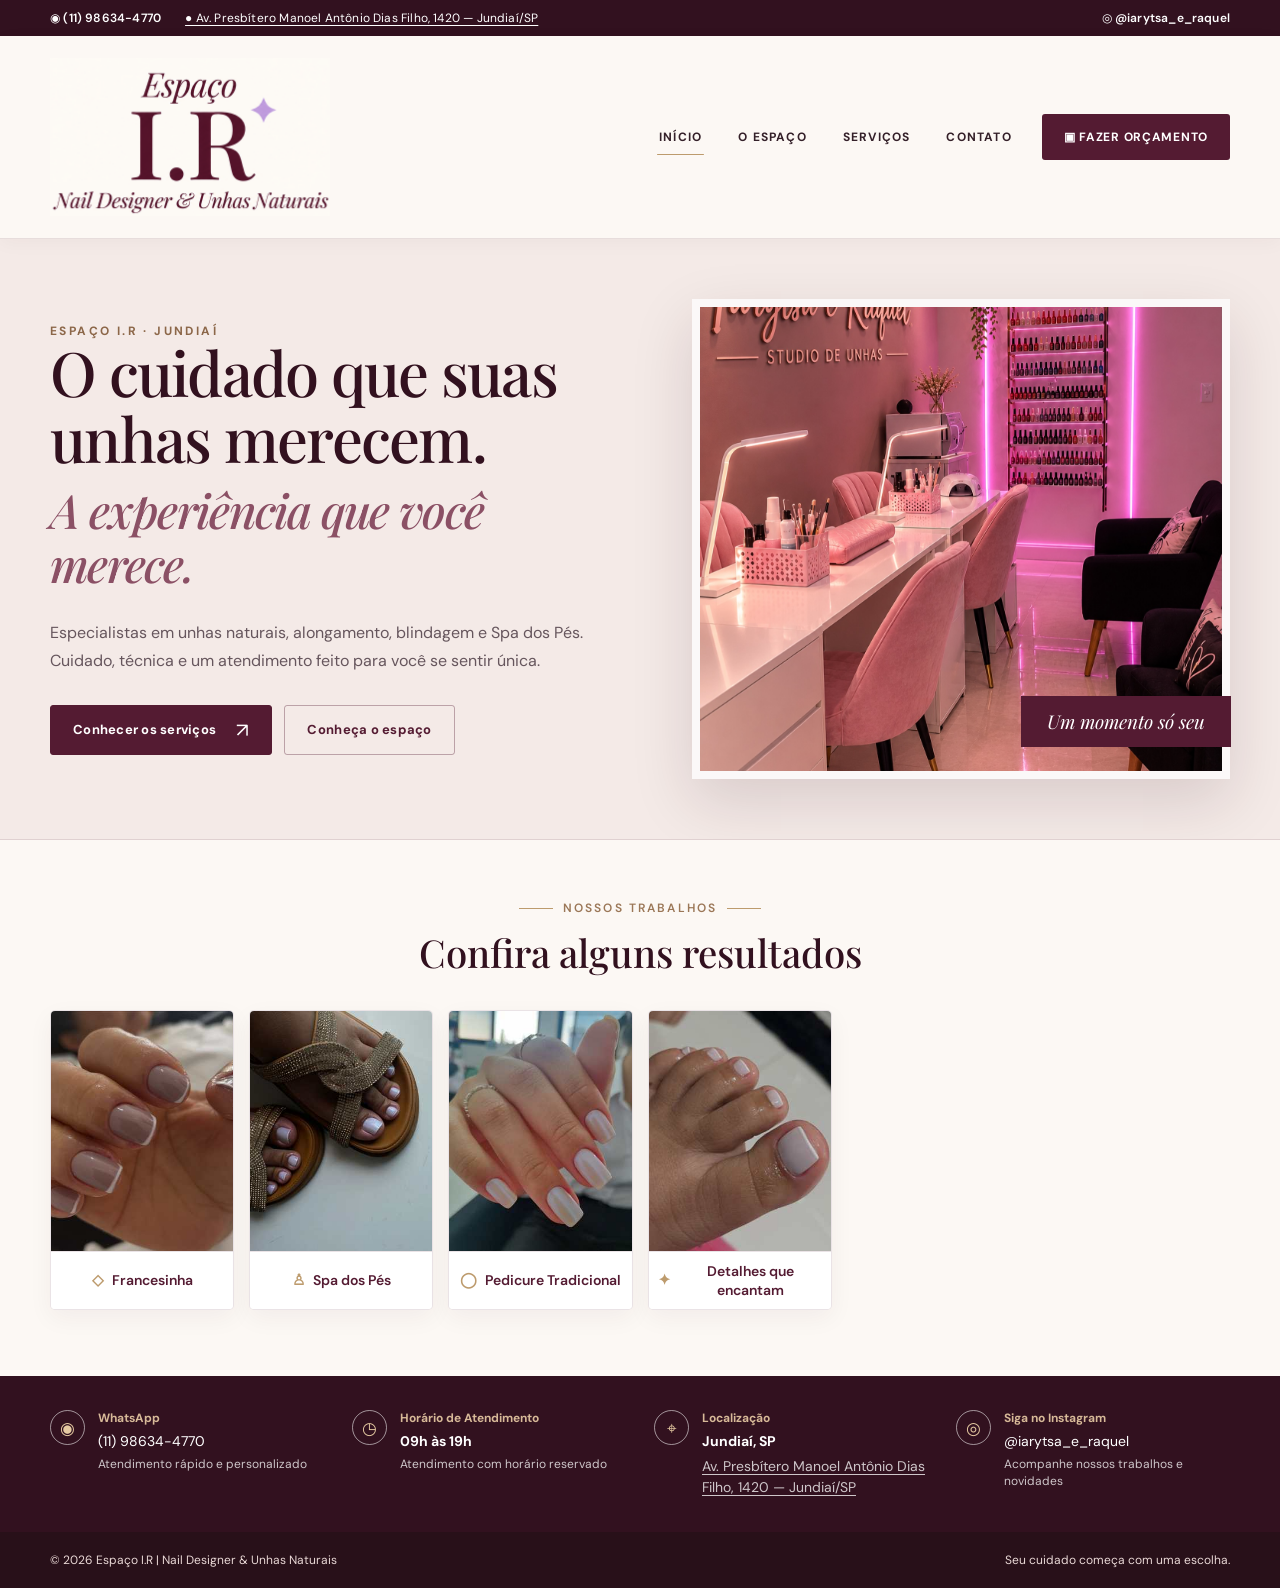
==== commit 7fa57029: "Mantém apenas avaliações do Google no site e adiciona link Avaliar no Google" ====
--- a/index.html
+++ b/index.html
@@ -33,13 +33,13 @@
   </style>
   <link rel="stylesheet" href="logo-v2.css?v=1">
   <link rel="stylesheet" href="premium.css">
-  <link rel="stylesheet" href="reviews.css?v=1">
+  <link rel="stylesheet" href="reviews.css?v=4">
 </head>
 <body data-current-page="inicio">
   <div class="topbar"><div class="shell topbar__inner"><div class="topbar__group"><a href="https://wa.me/5511986344770" target="_blank" rel="noopener">◉ <b>(11) 98634-4770</b></a><a data-map-address data-map-prefix="● " href="https://www.google.com/maps/search/?api=1&amp;query=Av.%20Presb%C3%ADtero%20Manoel%20Ant%C3%B4nio%20Dias%20Filho%2C%20N%C2%B0%201420%20-%20Parque%20Res.%20Jundia%C3%AD%2C%20Jundia%C3%AD%20-%20SP%2C%2013212-461" target="_blank" rel="noopener noreferrer" title="Abrir endereço no Google Maps">● Av. Presbítero Manoel Antônio Dias Filho, 1420 — Jundiaí/SP</a></div><div class="topbar__group"><a id="topInstagram" href="https://www.instagram.com/iarytsa_e_raquel" target="_blank" rel="noopener">◎ <b>@iarytsa_e_raquel</b></a></div></div></div>
   <header class="site-header"><div class="shell site-header__inner">
     <a class="brand" href="#inicio" data-page-link="inicio" aria-label="Espaço I.R"><span class="brand-logo brand-logo--image"><img class="brand-logo__image" src="assets/brand/espaco-ir-logo-v2.png" width="1688" height="932" alt="Espaço I.R — Nail Designer &amp; Unhas Naturais" fetchpriority="high" decoding="async"><strong id="brandName" hidden>Espaço I.R</strong><strong id="footerName" hidden>Espaço I.R</strong></span></a>
-    <nav class="main-nav" role="tablist" aria-label="Menu principal"><button type="button" data-page="inicio" aria-selected="true">Início</button><button type="button" data-page="espaco" aria-selected="false">O Espaço</button><button type="button" data-page="servicos" aria-selected="false">Serviços</button><button type="button" data-page="avaliacoes" aria-selected="false">Avaliações</button><button type="button" data-page="contato" aria-selected="false">Contato</button></nav>
+    <nav class="main-nav" role="tablist" aria-label="Menu principal"><button type="button" data-page="inicio" aria-selected="true">Início</button><button type="button" data-page="espaco" aria-selected="false">O Espaço</button><button type="button" data-page="servicos" aria-selected="false">Serviços</button><button type="button" data-page="contato" aria-selected="false">Contato</button></nav>
     <button class="budget-top" type="button" data-open-page="servicos">▣ Fazer orçamento</button>
     <a id="instagramLink" href="https://www.instagram.com/iarytsa_e_raquel" target="_blank" rel="noopener" hidden><span id="instagram">@iarytsa_e_raquel</span></a>
   </div></header>
@@ -57,15 +57,41 @@
       <section class="contact-band"><div class="shell contact-band__grid"><div class="contact-item"><span class="contact-icon">◉</span><div><small>WhatsApp</small><a href="https://wa.me/5511986344770" target="_blank" rel="noopener">(11) 98634-4770</a><p>Atendimento rápido e personalizado</p></div></div><div class="contact-item"><span class="contact-icon">◷</span><div><small>Horário de Atendimento</small><strong id="hours">09h às 19h</strong><p>Atendimento com horário reservado</p></div></div><div class="contact-item"><span class="contact-icon">⌖</span><div><small>Localização</small><strong id="addressTitle">Jundiaí, SP</strong><p><a id="address" data-map-address href="https://www.google.com/maps/search/?api=1&amp;query=Av.%20Presb%C3%ADtero%20Manoel%20Ant%C3%B4nio%20Dias%20Filho%2C%20N%C2%B0%201420%20-%20Parque%20Res.%20Jundia%C3%AD%2C%20Jundia%C3%AD%20-%20SP%2C%2013212-461" target="_blank" rel="noopener noreferrer" title="Abrir endereço no Google Maps">Av. Presbítero Manoel Antônio Dias Filho, 1420 — Jundiaí/SP</a></p></div></div><div class="contact-item"><span class="contact-icon">◎</span><div><small>Siga no Instagram</small><a href="https://www.instagram.com/iarytsa_e_raquel" target="_blank" rel="noopener">@iarytsa_e_raquel</a><p>Acompanhe nossos trabalhos e novidades</p></div></div></div></section>
       <div class="mini-footer"><div class="shell mini-footer__inner"><span>© 2026 Espaço I.R | Nail Designer &amp; Unhas Naturais</span><span>Seu cuidado começa com uma escolha.</span></div></div>
     </section>
-    <section class="page-panel" data-panel="espaco" id="page-espaco"><div class="panel-shell shell"><div class="panel-heading"><p class="section-kicker">O Espaço</p><h1>Um ambiente pensado para cuidar de você</h1><p>No Espaço I.R, cada atendimento é realizado com atenção aos detalhes, conforto e técnicas voltadas à valorização das unhas naturais.</p></div><div class="space-gallery" aria-label="Foto do Espaço I.R"><figure class="space-photo"><img src="assets/espaco/interior.jpg" alt="Interior do Espaço I.R com mesas de atendimento, poltronas e esmaltes" loading="lazy"><figcaption>Conheça nosso ambiente</figcaption></figure></div><div class="space-grid"><article class="space-card"><span>01</span><strong>Especialistas em unhas naturais</strong><p>Cuidado técnico para proteção, beleza e valorização das unhas naturais.</p></article><article class="space-card"><span>02</span><strong>Atendimento personalizado</strong><p>Cada cliente recebe atenção individual para escolher o cuidado mais adequado.</p></article><article class="space-card"><span>03</span><strong>Ambiente acolhedor</strong><p>Organização, conforto e delicadeza para tornar o atendimento uma experiência especial.</p></article></div></div></section>
+    <section class="page-panel" data-panel="espaco" id="page-espaco"><div class="panel-shell shell"><div class="panel-heading"><p class="section-kicker">O Espaço</p><h1>Um ambiente pensado para cuidar de você</h1><p>No Espaço I.R, cada atendimento é realizado com atenção aos detalhes, conforto e técnicas voltadas à valorização das unhas naturais.</p></div><div class="space-gallery" aria-label="Foto do Espaço I.R"><figure class="space-photo"><img src="assets/espaco/interior.jpg" alt="Interior do Espaço I.R com mesas de atendimento, poltronas e esmaltes" loading="lazy"><figcaption>Conheça nosso ambiente</figcaption></figure></div><div class="space-grid"><article class="space-card"><span>01</span><strong>Especialistas em unhas naturais</strong><p>Cuidado técnico para proteção, beleza e valorização das unhas naturais.</p></article><article class="space-card"><span>02</span><strong>Atendimento personalizado</strong><p>Cada cliente recebe atenção individual para escolher o cuidado mais adequado.</p></article><article class="space-card"><span>03</span><strong>Ambiente acolhedor</strong><p>Organização, conforto e delicadeza para tornar o atendimento uma experiência especial.</p></article></div>
+<section class="space-reviews" aria-labelledby="spaceReviewsHeading">
+ <div class="space-reviews-heading"><div><p class="section-kicker">Experiências reais</p><h2 id="spaceReviewsHeading">Avaliações das nossas clientes</h2><p>Notas e comentários de quem já recebeu atendimento no Espaço I.R.</p></div><a class="space-review-button" href="https://maps.app.goo.gl/5M1hwn8CTaPTF18f7?g_st=ic" target="_blank" rel="noopener noreferrer">Avaliar no Google <span aria-hidden="true">↗</span></a></div>
+
+<div class="google-reviews" aria-labelledby="googleReviewsHeading">
+ <div class="google-reviews-heading"><div><h3 id="googleReviewsHeading">Avaliações no Google</h3><p>Experiências compartilhadas no Google Maps.</p></div><a class="google-reviews-link" href="https://maps.app.goo.gl/5M1hwn8CTaPTF18f7?g_st=ic" target="_blank" rel="noopener noreferrer">Ver no Google Maps <span aria-hidden="true">↗</span></a></div>
+ <div class="space-review-summary"><strong>5,0 <small>/ 5</small></strong><span>22 avaliações no Google<br><small>Nota registrada em 05/10/2026</small></span></div>
+ <div class="space-review-list"><article class="space-review-card google-review-card"><div class="google-review-author"><span class="google-review-initial" aria-hidden="true">M</span><div><strong>mirian lima</strong><small>Avaliação do Google</small></div></div><span class="space-review-stars" role="img" aria-label="5 de 5 estrelas">★★★★★</span><blockquote class="space-review-comment">Com certeza são as melhores 🥰 Dão uma atenção maravilhosa na cutilagem e esmaltação!! Amo e super indico 🫶</blockquote></article>
+<article class="space-review-card google-review-card"><div class="google-review-author"><span class="google-review-initial" aria-hidden="true">L</span><div><strong>Larissa Lopes</strong><small>Avaliação do Google</small></div></div><span class="space-review-stars" role="img" aria-label="5 de 5 estrelas">★★★★★</span><blockquote class="space-review-comment">As meninas são muito educadas além disso tem o dom elas arrasam nas unhas ❤️</blockquote></article>
+<article class="space-review-card google-review-card"><div class="google-review-author"><span class="google-review-initial" aria-hidden="true">M</span><div><strong>Mickelly Ruiz</strong><small>Avaliação do Google</small></div></div><span class="space-review-stars" role="img" aria-label="5 de 5 estrelas">★★★★★</span><blockquote class="space-review-comment">Meninas totalmente educadas 😍 amei o salão .
+Meninas que tem as mãos de fadas✨ 😍🥰</blockquote></article></div>
+ <details class="google-reviews-more"><summary>Ver mais 10 avaliações do Google</summary><div class="space-review-list"><article class="space-review-card google-review-card"><div class="google-review-author"><span class="google-review-initial" aria-hidden="true">R</span><div><strong>Ricardo Moreira</strong><small>Avaliação do Google</small></div></div><span class="space-review-stars" role="img" aria-label="5 de 5 estrelas">★★★★★</span><blockquote class="space-review-comment">Lugar top minhas amigas vão gostar muito do local e do atendimento</blockquote></article>
+<article class="space-review-card google-review-card"><div class="google-review-author"><span class="google-review-initial" aria-hidden="true">D</span><div><strong>Daiane Souza faria</strong><small>Avaliação do Google</small></div></div><span class="space-review-stars" role="img" aria-label="5 de 5 estrelas">★★★★★</span><blockquote class="space-review-comment">Espaço agradável
+Super atenciosas
+Unhas perfeitas</blockquote></article>
+<article class="space-review-card google-review-card"><div class="google-review-author"><span class="google-review-initial" aria-hidden="true">I</span><div><strong>Isabelle C.</strong><small>Avaliação do Google</small></div></div><span class="space-review-stars" role="img" aria-label="5 de 5 estrelas">★★★★★</span><blockquote class="space-review-comment">amoo o trabalho das meninas! super recomendo</blockquote></article>
+<article class="space-review-card google-review-card"><div class="google-review-author"><span class="google-review-initial" aria-hidden="true">C</span><div><strong>Cassia Oliveira Pipoli</strong><small>Avaliação do Google</small></div></div><span class="space-review-stars" role="img" aria-label="5 de 5 estrelas">★★★★★</span><blockquote class="space-review-comment">Atendimento top
+Venham conhecer super indico</blockquote></article>
+<article class="space-review-card google-review-card"><div class="google-review-author"><span class="google-review-initial" aria-hidden="true">G</span><div><strong>Grazielle Giovanna</strong><small>Avaliação do Google</small></div></div><span class="space-review-stars" role="img" aria-label="5 de 5 estrelas">★★★★★</span><blockquote class="space-review-comment">Muito top as meninas arrasam</blockquote><p class="google-review-service"><strong>Serviços:</strong> Manicure</p></article>
+<article class="space-review-card google-review-card"><div class="google-review-author"><span class="google-review-initial" aria-hidden="true">J</span><div><strong>Janyelle Santos</strong><small>Avaliação do Google</small></div></div><span class="space-review-stars" role="img" aria-label="5 de 5 estrelas">★★★★★</span><blockquote class="space-review-comment">Espaço maravilhoso ótimo atendimento 🥰</blockquote></article>
+<article class="space-review-card google-review-card"><div class="google-review-author"><span class="google-review-initial" aria-hidden="true">E</span><div><strong>Erica Silva</strong><small>Avaliação do Google</small></div></div><span class="space-review-stars" role="img" aria-label="5 de 5 estrelas">★★★★★</span><blockquote class="space-review-comment">Top super recomendo 🤩</blockquote></article>
+<article class="space-review-card google-review-card"><div class="google-review-author"><span class="google-review-initial" aria-hidden="true">I</span><div><strong>Isabelly Cristiny</strong><small>Avaliação do Google</small></div></div><span class="space-review-stars" role="img" aria-label="5 de 5 estrelas">★★★★★</span><blockquote class="space-review-comment">top amei</blockquote><p class="google-review-service"><strong>Serviços:</strong> Corte e lixa de unhas</p></article>
+<article class="space-review-card google-review-card"><div class="google-review-author"><span class="google-review-initial" aria-hidden="true">S</span><div><strong>SITIO E RANCHO 0100 ITUPEVA</strong><small>Avaliação do Google</small></div></div><span class="space-review-stars" role="img" aria-label="5 de 5 estrelas">★★★★★</span><blockquote class="space-review-comment">AS MELHORES PROFISSIONAIS, PARABÉNS 👏</blockquote><p class="google-review-service"><strong>Serviços:</strong> Esmaltação de unhas</p></article>
+<article class="space-review-card google-review-card"><div class="google-review-author"><span class="google-review-initial" aria-hidden="true">N</span><div><strong>Nagila Ormelesi</strong><small>Avaliação do Google</small></div></div><span class="space-review-stars" role="img" aria-label="5 de 5 estrelas">★★★★★</span><p class="space-review-no-comment">Avaliação enviada sem comentário.</p><p class="google-review-service"><strong>Serviços:</strong> Manicure, Pedicure</p></article></div></details>
+ <p class="google-reviews-note">13 avaliações transcritas do registro de 05/10/2026. Consulte o Google Maps para ver todas as avaliações e a nota atualizada.</p>
+</div>
+
+</section>
+</div></section>
     <section class="page-panel" data-panel="servicos" id="page-servicos"><div class="panel-shell shell"><div class="panel-heading"><p class="section-kicker">Serviços</p><h1>Escolha o cuidado ideal para você</h1><p>Selecione um ou mais serviços e monte seu orçamento.</p></div><section class="services-section" id="servicos"><nav class="category-filter" id="tabs" aria-label="Categorias de serviços"></nav><div class="services-status" id="servicesStatus" role="status" aria-live="polite">Carregando serviços disponíveis…</div><div class="services-grid" id="services" aria-busy="true"><div class="service-skeleton"></div><div class="service-skeleton"></div><div class="service-skeleton"></div></div><aside class="estimate-note"><span class="estimate-note__icon">i</span><p><strong>Sobre o valor exibido</strong>Esta é uma estimativa. Detalhes, disponibilidade e valor final são confirmados no atendimento.</p></aside></section></div></section>
     <section class="page-panel" data-panel="contato" id="page-contato"><div class="panel-shell shell"><div class="panel-heading"><p class="section-kicker">Contato</p><h1>Fale com o Espaço I.R</h1><p>Confira endereço, horário e os canais para entrar em contato.</p></div><div class="contact-grid"><article class="info-card info-card--wide"><span class="info-card__icon">⌖</span><div><small>Endereço</small><strong>Jundiaí, SP</strong><p><a data-map-address href="https://www.google.com/maps/search/?api=1&amp;query=Av.%20Presb%C3%ADtero%20Manoel%20Ant%C3%B4nio%20Dias%20Filho%2C%20N%C2%B0%201420%20-%20Parque%20Res.%20Jundia%C3%AD%2C%20Jundia%C3%AD%20-%20SP%2C%2013212-461" target="_blank" rel="noopener noreferrer" title="Abrir endereço no Google Maps">Av. Presbítero Manoel Antônio Dias Filho, N° 1420 - Parque Res. Jundiaí, Jundiaí - SP, 13212-461</a></p></div></article><article class="info-card"><span class="info-card__icon">◷</span><div><small>Horário</small><strong id="hoursTitle">Atendimento</strong><p>09h às 19h</p></div></article><article class="info-card"><span class="info-card__icon">◎</span><div><small>Instagram</small><strong>@iarytsa_e_raquel</strong><p>Acompanhe nossos trabalhos</p></div></article></div><div class="contact-cta"><h3>Quer agendar ou tirar uma dúvida?</h3><p>Fale conosco diretamente pelo WhatsApp.</p><a href="https://wa.me/5511986344770" target="_blank" rel="noopener">WhatsApp: (11) 98634-4770</a></div></div></section>
-    <section class="page-panel" data-panel="avaliacoes" id="page-avaliacoes"><div class="panel-shell shell"><div class="panel-heading"><p class="section-kicker">Avaliações</p><h1>Sua experiência importa</h1><p>Conte como foi seu atendimento no Espaço I.R.</p></div><section id="reviewClient" class="review-client-card" aria-label="Avaliar atendimento"></section></div></section>
   </main>
   <div class="quote-bar" aria-label="Resumo do orçamento"><div class="quote-bar__inner shell"><div class="quote-summary" aria-live="polite"><span id="count">Nenhum serviço selecionado</span><strong id="total">Escolha seus serviços</strong></div><button class="clear-button" id="clearButton" type="button" hidden>Limpar</button><a class="whatsapp-button" id="ctaButton" href="https://wa.me/5511986344770" target="_blank" rel="noopener"><span class="whatsapp-button__icon">◔</span><span id="ctaLabel">Falar no WhatsApp</span><span>→</span></a></div></div>
   <div id="serviceMenu" hidden></div>
-  <script>(function(){const buttons=[...document.querySelectorAll('[data-page]')],panels=[...document.querySelectorAll('[data-panel]')];function openPage(name,hash=true){panels.forEach(p=>p.classList.toggle('is-active',p.dataset.panel===name));buttons.forEach(b=>b.setAttribute('aria-selected',String(b.dataset.page===name)));document.body.dataset.currentPage=name;if(hash)history.replaceState(null,'','#'+name);window.scrollTo({top:0,behavior:'smooth'});}buttons.forEach(b=>b.addEventListener('click',()=>openPage(b.dataset.page)));document.querySelectorAll('[data-open-page]').forEach(b=>b.addEventListener('click',()=>openPage(b.dataset.openPage)));document.querySelectorAll('[data-page-link]').forEach(a=>a.addEventListener('click',e=>{e.preventDefault();openPage('inicio')}));const initial=location.hash.slice(1).split('?')[0];if(['inicio','espaco','servicos','contato','avaliacoes'].includes(initial))openPage(initial,false);window.IR_NAV={openPage};})();</script>
+  <script>(function(){const buttons=[...document.querySelectorAll('[data-page]')],panels=[...document.querySelectorAll('[data-panel]')];function openPage(name,hash=true){if(name==='avaliacoes')name='espaco';panels.forEach(p=>p.classList.toggle('is-active',p.dataset.panel===name));buttons.forEach(b=>b.setAttribute('aria-selected',String(b.dataset.page===name)));document.body.dataset.currentPage=name;if(hash)history.replaceState(null,'','#'+name);window.scrollTo({top:0,behavior:'smooth'});}buttons.forEach(b=>b.addEventListener('click',()=>openPage(b.dataset.page)));document.querySelectorAll('[data-open-page]').forEach(b=>b.addEventListener('click',()=>openPage(b.dataset.openPage)));document.querySelectorAll('[data-page-link]').forEach(a=>a.addEventListener('click',e=>{e.preventDefault();openPage('inicio')}));const initial=location.hash.slice(1).split('?')[0];if(['inicio','espaco','servicos','contato','avaliacoes'].includes(initial))openPage(initial,false);window.IR_NAV={openPage};})();</script>
   <noscript><p class="noscript-message">Ative o JavaScript para visualizar os serviços e montar seu orçamento.</p></noscript><script src="supabase-config.js"></script><script src="professionals.js?v=2"></script><script src="site.js?v=address-links-1"></script><script src="customer-contact.js?v=1"></script><script src="quote-register.js?v=5"></script>
-  <script src="reviews-common.js?v=1"></script><script src="reviews-client.js?v=1"></script>
 </body>
 </html>
--- a/reviews.css
+++ b/reviews.css
@@ -43,3 +43,49 @@
 #reviewLoadMore{margin-top:18px}
 @media(max-width:700px){.review-client-card{padding:22px 18px}.review-admin-filters{grid-template-columns:1fr;gap:0}.review-admin-head{flex-direction:column;gap:8px}.review-state{margin-bottom:12px}.review-admin-card{padding:16px}.review-star-options{gap:6px}.review-star-options label{width:44px;min-height:48px}.review-star-options label span{font-size:30px}.review-link-actions>*{flex:1}}
 @media(min-width:781px) and (max-width:1100px){.site-header__inner{flex-wrap:wrap}.site-header .brand{margin-right:auto}.site-header .main-nav{order:3;width:100%;margin-left:0;justify-content:center}}
+
+/* Public, consented feedback on the O Espaço page. */
+.space-reviews{margin-top:36px;padding:28px;border:1px solid rgba(100,19,55,.1);border-radius:24px;background:#fbf7fc}
+.space-reviews-heading{display:flex;justify-content:space-between;align-items:center;gap:24px;margin-bottom:22px}
+.space-reviews-heading .section-kicker{margin:0 0 8px;color:var(--wine);font-size:12px;text-transform:uppercase;font-weight:700}
+.space-reviews h2{margin:0;color:var(--wine);font:500 clamp(26px,4vw,36px)/1.2 'Playfair Display',serif}
+.space-reviews-heading p{color:var(--muted);font-size:14px;line-height:1.6}
+.space-review-button{min-height:48px;flex-shrink:0;padding:12px 18px;border:1px solid var(--wine);border-radius:12px;background:var(--wine);color:#fff;cursor:pointer;font:700 14px 'DM Sans',sans-serif}
+.space-review-button:focus-visible{outline:3px solid var(--lilac);outline-offset:3px}
+.space-review-summary{display:flex;gap:16px;align-items:center;margin-bottom:20px;color:var(--wine)}
+.space-review-summary strong{font:600 34px 'Playfair Display',serif}.space-review-summary small{font:400 16px 'DM Sans',sans-serif;color:var(--muted)}
+.space-review-summary>span{font-size:14px;color:var(--muted)}
+.space-review-list{display:grid;grid-template-columns:repeat(3,minmax(0,1fr));gap:14px;margin-bottom:18px}
+.space-review-card{min-width:0;padding:20px;border:1px solid rgba(100,19,55,.09);border-radius:18px;background:#fff}
+.space-review-card-head{display:flex;justify-content:space-between;align-items:center;gap:10px;flex-wrap:wrap}
+.space-review-stars{color:#a17d34;font-size:23px;letter-spacing:2px}
+.space-review-card time,.space-review-card>small{color:var(--muted);font-size:12px}
+.space-review-comment{color:var(--ink);font-size:15px;line-height:1.7;white-space:pre-wrap;overflow-wrap:anywhere}
+.space-review-no-comment,.space-review-empty{color:var(--muted);font-size:14px;line-height:1.7}
+.review-client-card .review-public-consent{display:flex;align-items:flex-start;gap:10px;margin-top:20px}
+.review-public-consent input{flex:0 0 auto;width:20px;height:20px;margin:3px 0;accent-color:var(--wine)}
+.review-client-card .review-public-consent span{font-size:14px;line-height:1.6}
+@media(max-width:900px){.space-review-list{grid-template-columns:repeat(2,minmax(0,1fr))}}
+@media(max-width:600px){.space-reviews{padding:20px 16px;margin-top:26px}.space-reviews-heading{flex-direction:column;align-items:stretch;gap:10px}.space-review-list{grid-template-columns:1fr}.space-review-card{padding:18px}.space-review-button{width:100%}}
+
+/* Google Maps reviews transcribed from the client-provided recording. */
+.google-reviews{margin-top:24px;padding-top:24px;border-top:1px solid rgba(100,19,55,.12)}
+.google-reviews-heading{display:flex;align-items:center;justify-content:space-between;gap:18px;margin-bottom:20px}
+.google-reviews-heading h3,.site-reviews-heading{margin:0;color:var(--wine);font:500 24px/1.3 'Playfair Display',serif}
+.google-reviews-heading p{margin:7px 0 0;color:var(--muted);font-size:14px;line-height:1.6}
+.google-reviews-link{display:inline-flex;align-items:center;justify-content:center;gap:8px;flex-shrink:0;min-height:44px;padding:10px 14px;border:1px solid var(--wine);border-radius:12px;color:var(--wine);background:#fff;font-size:13px;font-weight:700;text-decoration:none}
+.google-review-author{display:flex;align-items:center;gap:10px;margin-bottom:14px;min-width:0}
+.google-review-initial{display:grid;place-items:center;flex:0 0 auto;width:38px;height:38px;border-radius:50%;background:var(--lilac-soft,#f2eafa);color:var(--wine);font-weight:700}
+.google-review-author strong{display:block;overflow-wrap:anywhere;color:var(--wine);font-size:14px;line-height:1.5}
+.google-review-author small{display:block;margin-top:3px;font-size:12px;color:var(--muted)}
+.google-review-card blockquote{margin:14px 0;padding:0;border:0;font-style:normal}
+.google-review-service{font-size:13px;color:var(--muted);line-height:1.6;margin-bottom:0}
+.google-reviews-more>summary{min-height:48px;padding:14px 16px;border:1px solid rgba(100,19,55,.15);border-radius:12px;background:#fff;color:var(--wine);font-size:14px;font-weight:700;cursor:pointer}
+.google-reviews-more[open]>summary{margin-bottom:16px}
+.google-reviews-more>summary:focus-visible,.google-reviews-link:focus-visible{outline:3px solid var(--lilac);outline-offset:3px}
+.google-reviews-note{font-size:12px;color:var(--muted);line-height:1.6;margin:16px 0 24px}
+.site-reviews-heading{padding-top:24px;border-top:1px solid rgba(100,19,55,.12);margin:0 0 18px}
+@media(max-width:600px){.google-reviews-heading{flex-direction:column;align-items:stretch}.google-reviews-link{width:100%}}
+
+/* Google review action can also be rendered as a link. */
+.space-reviews-heading a.space-review-button{display:inline-flex;align-items:center;justify-content:center;gap:8px;text-decoration:none;text-align:center}
